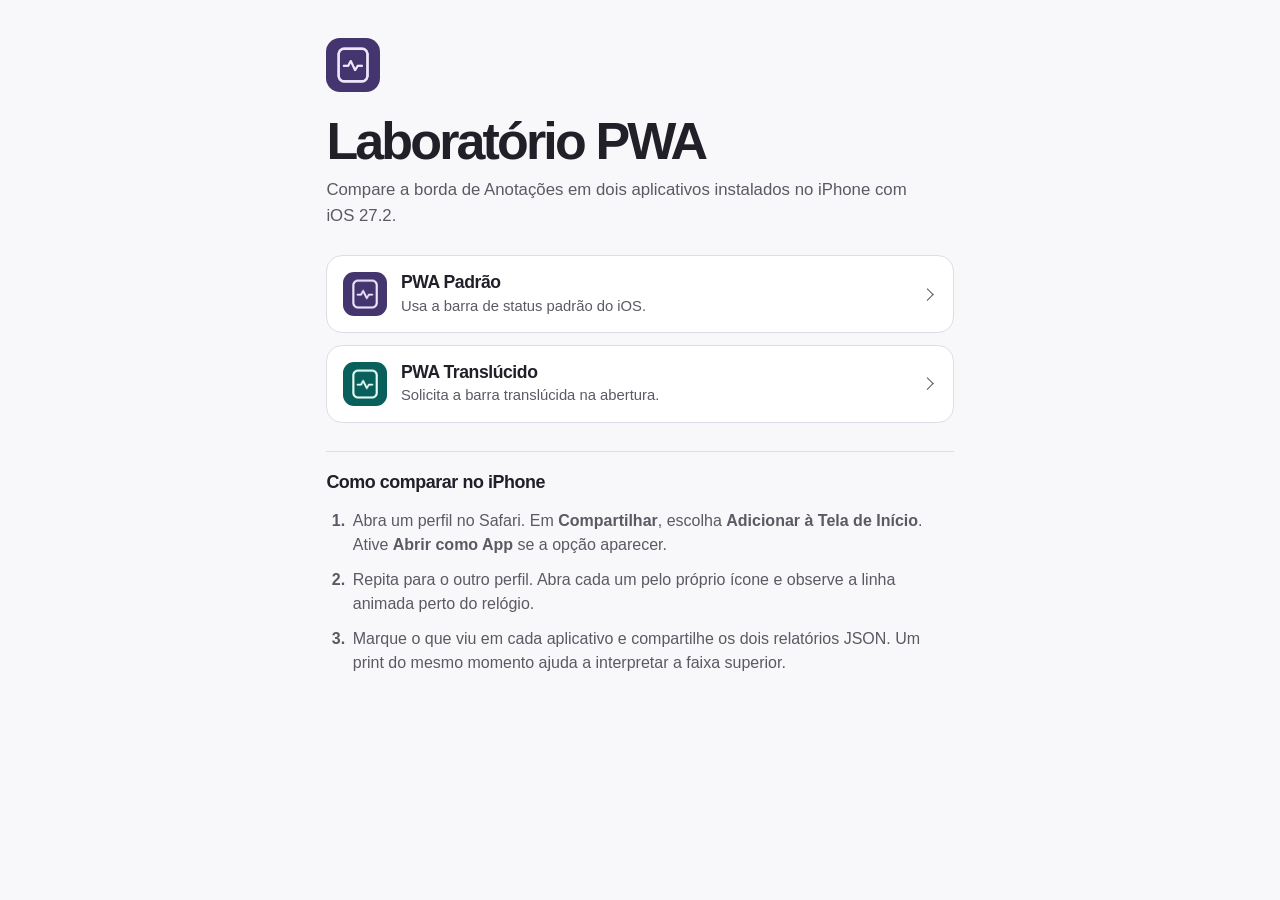
==== index.html @ a2eb991b "Add installable iOS PWA lab for status bar and viewport diagnostics" ====
<!doctype html>
<html lang="pt-BR">
<head>
  <meta charset="utf-8">
  <meta name="viewport" content="width=device-width, initial-scale=1, viewport-fit=cover">
  <meta name="theme-color" content="#f8f8fa">
  <title>Laboratório PWA · iOS</title>
  <link rel="stylesheet" href="./inicio.css">
  <link rel="icon" href="./assets/padrao-192.png">
</head>
<body>
  <main>
    <header>
      <img src="./assets/padrao-192.png" alt="" width="54" height="54">
      <h1>Laboratório PWA</h1>
      <p>Compare a borda de Anotações em dois aplicativos instalados no iPhone com iOS 27.2.</p>
    </header>
    <nav aria-label="Perfis de instalação">
      <a class="profile standard" href="./padrao/">
        <img src="./assets/padrao-192.png" alt="" width="44" height="44">
        <div><strong>PWA Padrão</strong><span>Usa a barra de status padrão do iOS.</span></div>
        <span class="arrow" aria-hidden="true"></span>
      </a>
      <a class="profile translucent" href="./translucido/">
        <img src="./assets/translucido-192.png" alt="" width="44" height="44">
        <div><strong>PWA Translúcido</strong><span>Solicita a barra translúcida na abertura.</span></div>
        <span class="arrow" aria-hidden="true"></span>
      </a>
    </nav>
    <section aria-labelledby="how">
      <h2 id="how">Como comparar no iPhone</h2>
      <ol>
        <li>Abra um perfil no Safari. Em <b>Compartilhar</b>, escolha <b>Adicionar à Tela de Início</b>. Ative <b>Abrir como App</b> se a opção aparecer.</li>
        <li>Repita para o outro perfil. Abra cada um pelo próprio ícone e observe a linha animada perto do relógio.</li>
        <li>Marque o que viu em cada aplicativo e compartilhe os dois relatórios JSON. Um print do mesmo momento ajuda a interpretar a faixa superior.</li>
      </ol>
    </section>
  </main>
</body>
</html>
---- inicio.css ----
:root { color-scheme: light dark; font-family: -apple-system, BlinkMacSystemFont, "Segoe UI", sans-serif; background: #f8f8fa; color: #211f28; --muted: #5b5963; --stroke: #dedce5; --paper: #fff; }
* { box-sizing: border-box; }
body { margin: 0; }
main { width: min(100%, 42rem); margin: 0 auto; padding: max(2.4rem, env(safe-area-inset-top)) max(1.4rem, env(safe-area-inset-right)) max(2rem, env(safe-area-inset-bottom)) max(1.4rem, env(safe-area-inset-left)); }
header img { border-radius: 14px; }
h1 { font-size: clamp(2.35rem, 7vw, 3.25rem); letter-spacing: -.055em; line-height: 1.04; margin: 1.1rem 0 .55rem; }
p { color: var(--muted); line-height: 1.55; font-size: 1.05rem; margin: 0; max-width: 37rem; }
nav { display: grid; gap: .7rem; margin: 1.65rem 0 1.8rem; }
.profile { padding: 1rem; background: var(--paper); border: 1px solid var(--stroke); border-radius: 1rem; display: flex; align-items: center; gap: .85rem; text-decoration: none; color: inherit; }
.profile img { flex-shrink: 0; border-radius: 11px; }
.profile strong, .profile div span { display: block; }
.profile strong { font-size: 1.1rem; letter-spacing: -.025em; }
.profile div span { color: var(--muted); font-size: .925rem; line-height: 1.4; margin-top: .15rem; }
.arrow { flex: 0 0 .55rem; height: .55rem; margin: 0 .3rem 0 auto; border: solid var(--muted); border-width: 1.5px 1.5px 0 0; transform: rotate(45deg); }
.profile:focus-visible { outline: 3px solid #7860ba; outline-offset: 2px; }
section { padding: 1.25rem 0; border-top: 1px solid var(--stroke); }
h2 { margin: 0 0 .8rem; font-size: 1.12rem; letter-spacing: -.025em; }
ol { margin: 0; padding-inline-start: 1.45rem; color: var(--muted); line-height: 1.5; }
li { padding: .18rem 0 .5rem .2rem; }
li::marker { font-weight: 650; color: inherit; }
@media (prefers-color-scheme: dark) { :root { background: #19181d; color: #f4f2f8; --muted: #c0bdc9; --stroke: #45414e; --paper: #25232a; } }
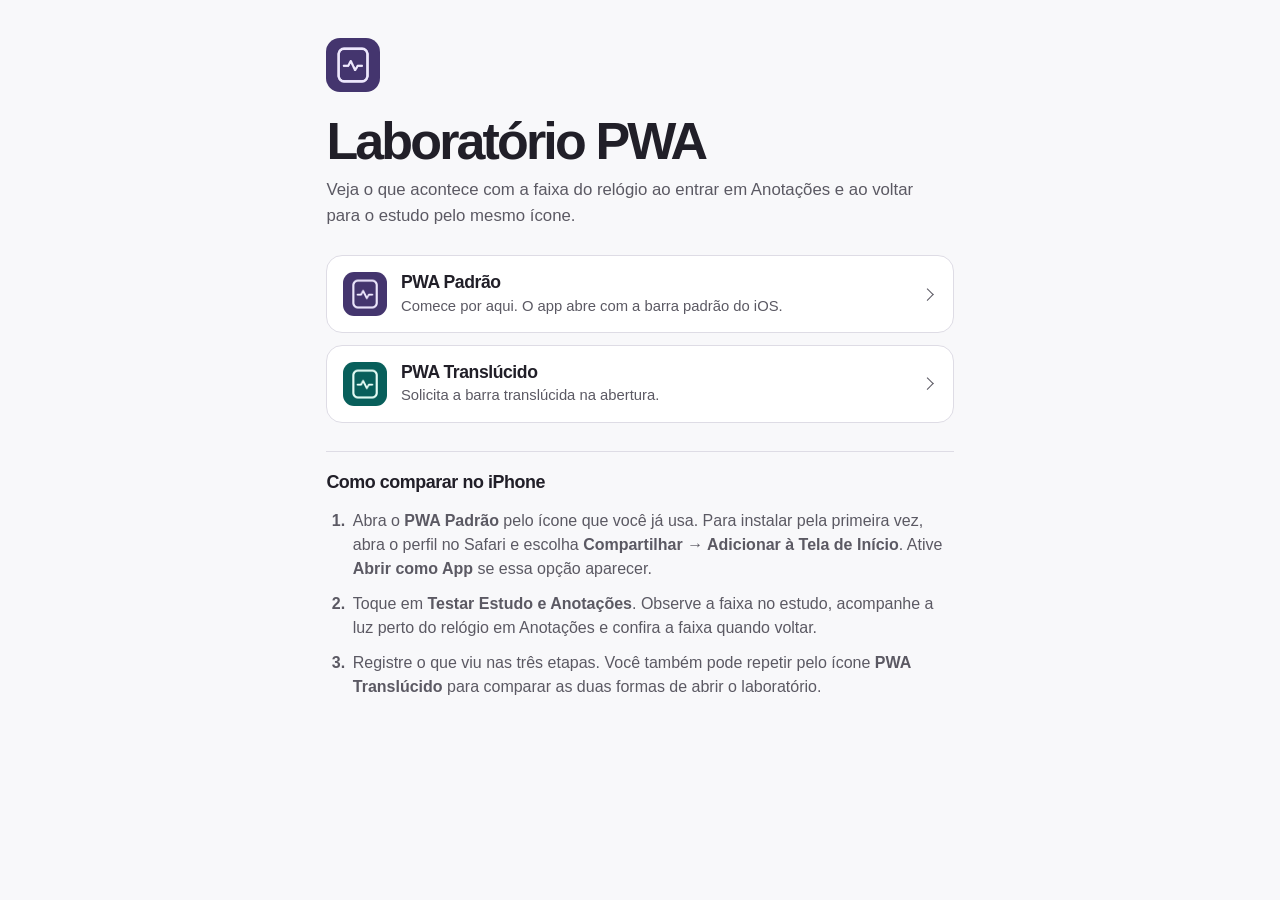
==== commit db0cc58b: "Test status bar transitions across pages in one installed lab" ====
--- a/index.html
+++ b/index.html
@@ -13,12 +13,12 @@
     <header>
       <img src="./assets/padrao-192.png" alt="" width="54" height="54">
       <h1>Laboratório PWA</h1>
-      <p>Compare a borda de Anotações em dois aplicativos instalados no iPhone com iOS 27.2.</p>
+      <p>Veja o que acontece com a faixa do relógio ao entrar em Anotações e ao voltar para o estudo pelo mesmo ícone.</p>
     </header>
     <nav aria-label="Perfis de instalação">
       <a class="profile standard" href="./padrao/">
         <img src="./assets/padrao-192.png" alt="" width="44" height="44">
-        <div><strong>PWA Padrão</strong><span>Usa a barra de status padrão do iOS.</span></div>
+        <div><strong>PWA Padrão</strong><span>Comece por aqui. O app abre com a barra padrão do iOS.</span></div>
         <span class="arrow" aria-hidden="true"></span>
       </a>
       <a class="profile translucent" href="./translucido/">
@@ -30,9 +30,9 @@
     <section aria-labelledby="how">
       <h2 id="how">Como comparar no iPhone</h2>
       <ol>
-        <li>Abra um perfil no Safari. Em <b>Compartilhar</b>, escolha <b>Adicionar à Tela de Início</b>. Ative <b>Abrir como App</b> se a opção aparecer.</li>
-        <li>Repita para o outro perfil. Abra cada um pelo próprio ícone e observe a linha animada perto do relógio.</li>
-        <li>Marque o que viu em cada aplicativo e compartilhe os dois relatórios JSON. Um print do mesmo momento ajuda a interpretar a faixa superior.</li>
+        <li>Abra o <b>PWA Padrão</b> pelo ícone que você já usa. Para instalar pela primeira vez, abra o perfil no Safari e escolha <b>Compartilhar → Adicionar à Tela de Início</b>. Ative <b>Abrir como App</b> se essa opção aparecer.</li>
+        <li>Toque em <b>Testar Estudo e Anotações</b>. Observe a faixa no estudo, acompanhe a luz perto do relógio em Anotações e confira a faixa quando voltar.</li>
+        <li>Registre o que viu nas três etapas. Você também pode repetir pelo ícone <b>PWA Translúcido</b> para comparar as duas formas de abrir o laboratório.</li>
       </ol>
     </section>
   </main>
